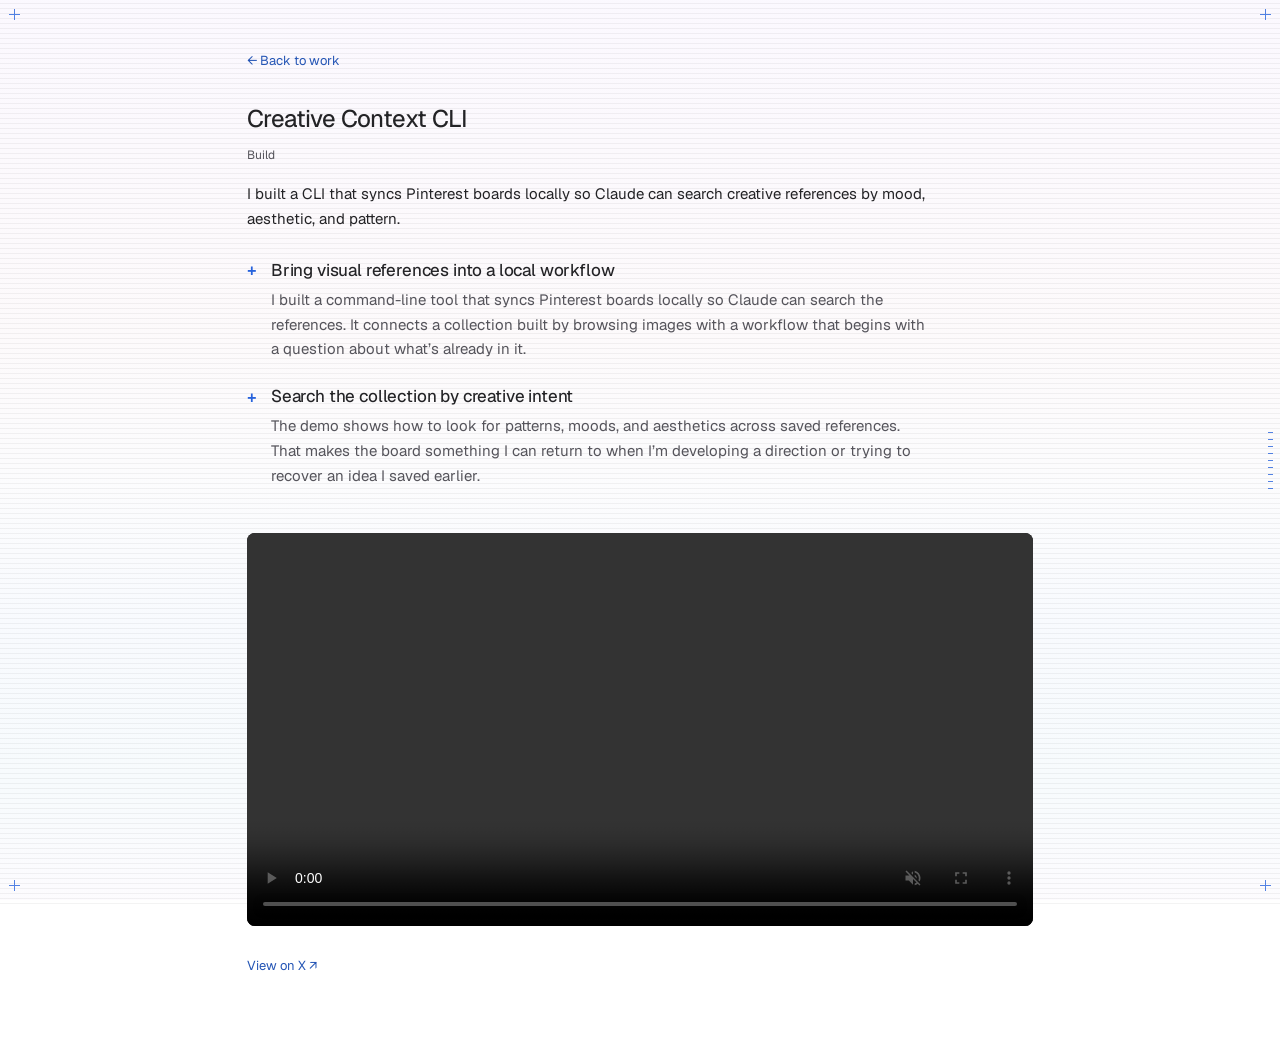
==== creative-context-cli.html @ d5418bb9 "Slightly soften the site scan lines" ====
<!doctype html><html lang="en"><head><meta charset="utf-8"><meta name="viewport" content="width=device-width, initial-scale=1"><base href="./"><title>Creative Context CLI | Tarshaa Krishnaraj</title><link rel="stylesheet" href="style.css?v=softer-scanlines-30"><link rel="icon" href="icon.svg"><script src="projects.js?v=portfolio-quality-9" defer></script><script src="app.js?v=case-notes-14" defer></script></head><body data-project="creative-context-cli"><div class="site-micrographics" aria-hidden="true"><i class="mark"></i><i class="mark"></i><i class="mark"></i><i class="mark"></i><i class="ticks"></i></div><main id="main" class="simple-detail"></main></body></html>
---- style.css ----
@font-face{font-family:Geist;src:url('assets/Geist.woff2') format('woff2');font-weight:100 900;font-display:swap}@font-face{font-family:'Geist Mono';src:url('assets/GeistMono.woff2') format('woff2');font-weight:100 900;font-display:swap}
:root{color-scheme:light;--paper:#f7f7f3;--ink:#242621;--muted:#73766c;--line:#dce0d4;--accent:#557445;--mono:'Geist Mono',monospace;--sans:Geist,Arial,sans-serif}*{box-sizing:border-box}html{scroll-behavior:smooth;scroll-padding-top:24px}body{margin:0;background:var(--paper);color:var(--ink);font-family:var(--sans);font-size:14px;line-height:1.55}body:before{content:'';position:fixed;inset:0;background:repeating-linear-gradient(0deg,transparent,transparent 3px,rgba(69,80,53,.025) 3px,rgba(69,80,53,.025) 4px);pointer-events:none;z-index:-1}a{color:inherit;text-decoration:none}a:hover{text-decoration:underline;text-underline-offset:4px}button,select{font:inherit;color:inherit}button{cursor:pointer}a:focus-visible,button:focus-visible,select:focus-visible,summary:focus-visible{outline:2px solid var(--accent);outline-offset:5px}h1,h2,h3,p{margin:0}h1,h2,h3{font-weight:450}h2{font-size:21px;line-height:1.25;letter-spacing:-.035em}h3{font-size:14px}.skip{position:fixed;top:-100px;left:20px;z-index:10;background:var(--paper);padding:10px}.skip:focus{top:10px}.sidebar{position:fixed;inset:0 auto 0 0;width:245px;padding:32px 26px;display:flex;flex-direction:column;border-right:1px solid var(--line);overflow-y:auto;background:rgba(247,247,243,.94)}.identity{font-size:24px;letter-spacing:-.055em;line-height:1.13;position:relative;display:block;width:max-content}.identity-dot{font-size:14px;color:var(--accent);position:absolute;right:-36px;top:2px}.sidebar-intro{font-size:12px;line-height:1.55;margin:18px 0 38px;color:var(--muted)}.index-heading{font-family:var(--mono);font-size:10px;color:var(--muted);display:flex;justify-content:space-between;gap:8px;margin-bottom:12px}nav{display:grid;gap:6px}nav a{font-size:12px;line-height:1.4;display:flex;gap:10px;padding:4px 0;color:var(--muted);transition:color .15s}nav a span{font-family:var(--mono);font-size:10px;color:#93988c;min-width:15px;padding-top:2px}nav a:hover,nav a[aria-current]{color:var(--ink)}nav a[aria-current] span{color:var(--accent)}.sidebar-bottom{display:grid;gap:5px;font-size:11px;padding-top:30px;margin-top:auto}.mobile-jump{display:none}main{margin-left:245px;padding:31px 34px 24px;max-width:1540px}.intro{padding-bottom:48px;border-bottom:1px solid var(--line);margin-bottom:40px}.intro-top{display:flex;justify-content:space-between;gap:12px;font:10px var(--mono);color:var(--muted);margin-bottom:44px}.intro h1{font-size:clamp(29px,3vw,43px);font-weight:400;letter-spacing:-.05em;line-height:1.13}.intro-copy{display:grid;grid-template-columns:1.15fr 1fr;gap:54px;margin-top:24px;max-width:750px;font-size:13px}.intro-copy p:last-child{color:var(--muted)}.project-section{display:grid;grid-template-columns:minmax(185px,26%) minmax(0,1fr);gap:30px;margin-bottom:86px;scroll-margin-top:25px}.project-number{font:10px var(--mono);color:var(--muted);display:flex;gap:12px;align-items:center;margin-bottom:13px}.project-number span:first-child{color:var(--accent)}.project-copy h2{margin-bottom:13px}.meta{font:10px/1.6 var(--mono);color:var(--muted);margin-bottom:20px}.project-copy .journey{font-size:13px;line-height:1.6;max-width:315px}.focus{font-size:12px;color:var(--accent);margin-top:20px;line-height:1.5}.steps{font-size:10px;padding:14px 0 0;list-style:none;display:grid;gap:4px;color:var(--muted)}.steps li{display:flex;gap:10px}.steps span{font-family:var(--mono);font-size:9px;opacity:.7}.project-links{display:grid;gap:7px;margin-top:22px;font-size:11px}.text-button{padding:0;border:0;background:none;font-size:11px;text-align:left;width:max-content}.text-button:hover{text-decoration:underline;text-underline-offset:4px}.project-links .text-button{color:var(--muted)}.project-notes{margin-top:18px;font-size:11px;color:var(--muted);display:grid;gap:4px}.project-visual .category{font:10px/1.5 var(--mono);color:var(--muted);margin-bottom:14px;min-height:15px}.media-button{display:block;width:100%;padding:0;border:0;text-align:left;background:#050505;overflow:hidden;border-radius:5px}.crop{display:block;width:100%;position:relative;overflow:hidden;background:#050505;aspect-ratio:var(--ratio)}.crop img{position:absolute;width:var(--image-width);max-width:none;left:var(--image-left);top:var(--image-top);height:auto;transition:filter .2s}.media-button:hover img{filter:brightness(1.08)}.visual-caption{display:flex;justify-content:space-between;gap:16px;margin-top:10px;font:9px/1.5 var(--mono);color:var(--muted)}.motion-demo{margin-top:18px;font-size:11px}.motion-demo summary{cursor:pointer;width:max-content;color:var(--accent)}.motion-demo video{width:100%;display:block;margin-top:12px;border-radius:5px;background:#050505;max-height:600px}.standalone-video{width:100%;border-radius:5px;background:#050505;display:block}.about{border-top:1px solid var(--line);padding-top:44px;margin:20px 0 70px;display:grid;grid-template-columns:1fr 1fr;gap:60px;scroll-margin-top:30px}.eyebrow{font:10px var(--mono);color:var(--muted)}.about h2{font-size:27px;margin:20px 0 18px}.about p{font-size:13px;max-width:310px}.background h3{font:10px var(--mono);color:var(--muted);margin-bottom:16px}.background dl{margin:0 0 35px;display:grid;gap:16px}.background dt{font-size:13px}.background dd{margin:2px 0 0;font-size:11px;color:var(--muted)}.background .text-button{margin-top:20px}.contact-links{display:flex;flex-wrap:wrap;gap:18px;margin-top:30px;font-size:11px}footer{border-top:1px solid var(--line);padding:18px 0 0;display:flex;justify-content:space-between;font:10px var(--mono);color:var(--muted)}dialog{padding:20px;max-width:calc(100vw - 40px);width:1300px;max-height:calc(100dvh - 40px);border:1px solid #333;border-radius:6px;background:#050505;color:#eee}dialog::backdrop{background:rgba(18,20,15,.78)}.dialog-bar{display:flex;justify-content:space-between;align-items:center;margin-bottom:14px;gap:14px}.dialog-bar h2{font-size:13px;letter-spacing:0}.dialog-bar button{font-size:12px;border:0;background:transparent;color:#ddd;padding:6px}dialog img{display:block;width:100%;height:auto}dialog a{display:inline-block;font-size:11px;color:#aaa;margin-top:14px}
@media(min-width:1500px){.sidebar{width:285px;padding:36px}main{margin-left:285px;padding:35px 45px}.project-section{grid-template-columns:260px minmax(0,1fr);gap:50px}}
@media(max-width:1050px){.sidebar{width:215px;padding:26px 20px}main{margin-left:215px;padding:28px 24px}.project-section{grid-template-columns:minmax(165px,30%) minmax(0,1fr);gap:20px}.intro-copy{gap:25px}.identity{font-size:22px}}
@media(max-width:760px){html{scroll-padding-top:20px}.sidebar{position:relative;width:100%;padding:22px 22px 18px;overflow:visible;border-right:0;border-bottom:1px solid var(--line);display:grid;grid-template-columns:1fr 1fr;gap:14px}.identity{font-size:21px}.identity br{display:none}.identity-dot{right:-27px}.sidebar-intro{font-size:10px;margin:0;text-align:right}.sidebar-intro br{display:none}.index-heading,nav{display:none}.sidebar-bottom{display:flex;gap:16px;flex-wrap:wrap;padding-top:0;margin:0;font-size:10px;grid-column:1/-1}.sidebar-bottom a:first-child{display:none}.mobile-jump{display:block;grid-column:1/-1;width:100%;padding:9px 10px;border:1px solid var(--line);border-radius:3px;background:var(--paper);font-size:11px}main{margin-left:0;padding:24px 22px}.intro{padding-bottom:32px;margin-bottom:30px}.intro-top{margin-bottom:28px;font-size:9px}.intro h1{font-size:32px}.intro-copy{grid-template-columns:1fr;gap:12px;margin-top:20px;max-width:430px;font-size:12px}.project-section{display:flex;flex-direction:column;gap:22px;margin-bottom:58px}.project-copy .journey{max-width:100%;font-size:13px}.project-copy h2{font-size:23px}.meta{margin-bottom:15px}.focus{margin-top:12px}.steps{padding-top:10px}.project-links{margin-top:14px;display:flex;flex-wrap:wrap;gap:10px 20px}.project-notes{margin-top:12px}.project-visual .category{font-size:9px}.about{grid-template-columns:1fr;gap:35px;padding-top:32px;margin-bottom:50px}.about h2{font-size:25px}.about p{max-width:100%}dialog{padding:12px;max-width:calc(100vw - 16px);max-height:calc(100dvh - 16px)}}
@media(prefers-reduced-motion:reduce){html{scroll-behavior:auto}*{transition:none!important}}

/* Reference layout: fixed index, concise description, large project image. */
:root{--paper:#fff;--ink:#171717;--muted:#171717;--line:#ececec}
body{font-size:13px;background:#fff}body:before{display:none}
.sidebar{width:25%;padding:20px;border:0;background:#fff;display:block}
.reference-intro{font-size:13px;line-height:1.4;margin-bottom:46px}.reference-intro a:hover{text-decoration:underline}
nav{gap:0}nav a{font-size:13px;line-height:1.25;padding:1px 0;gap:4px;color:var(--ink)}nav a span{font:inherit;color:inherit;min-width:0;padding:0}
.sidebar-bottom{padding-top:32px;margin:0;gap:0;font-size:13px}
main{margin-left:25%;padding:20px;max-width:none}
.project-section{grid-template-columns:32% minmax(0,1fr);gap:20px;margin-bottom:74px}
.project-copy h2{font-size:13px;line-height:1.35;letter-spacing:0;margin-bottom:16px;font-weight:400}
.project-copy .journey{font-size:13px;line-height:1.25;max-width:100%}
.project-links{margin-top:16px;gap:4px;font-size:13px}.project-links .text-button{color:var(--ink);font-size:13px}
.project-visual .category{font:13px/1.35 var(--sans);color:var(--ink);margin-bottom:16px}
.media-button,.standalone-video{border-radius:10px}.text-button{font-size:13px}
.about{margin-top:0;padding-top:25px}.about h2{font-size:20px}.about .eyebrow{display:none}
@media(min-width:1500px){.sidebar{width:25%;padding:20px}main{margin-left:25%;padding:20px}.project-section{grid-template-columns:32% minmax(0,1fr);gap:20px}}
@media(max-width:1050px) and (min-width:761px){.sidebar{width:25%;padding:20px}main{margin-left:25%;padding:20px}.project-section{grid-template-columns:32% minmax(0,1fr);gap:20px}}
@media(max-width:760px){.sidebar{position:relative;width:100%;padding:20px;display:block}.reference-intro{margin-bottom:20px}.sidebar-bottom{display:flex;padding-top:16px;gap:16px}.sidebar-bottom a:first-child{display:block}main{margin:0;padding:20px}.mobile-jump{margin-top:15px;background:#fff}.project-section{display:flex;gap:24px;margin-bottom:55px}.project-copy h2{font-size:15px}.project-copy .journey{font-size:13px}.project-links{display:flex;gap:16px}.project-visual .category{font-size:12px}}

:root{--accent:#171717}#slide-links{font-size:11px;color:#aaa}

/* Dark treatment drawn from the main portfolio. */
:root{color-scheme:dark;--paper:#08080d;--ink:#e0e0e5;--muted:#b5b5bf;--line:#34343d;--accent:#99c9ff}
body{background-color:#08080d;--full-portfolio-gradient:linear-gradient(to bottom,rgba(193,157,236,.14) 0%,rgba(153,85,240,.17) 20%,rgba(111,0,35,.16) 37%,rgba(9,12,55,.16) 52%,rgba(92,5,34,.14) 64%,rgba(39,99,220,.18) 67%,rgba(193,151,245,.20) 67.3%,rgba(52,11,44,.12) 71%,rgba(0,124,189,.16) 84%,rgba(169,121,225,.15) 100%);background-image:var(--full-portfolio-gradient);background-attachment:fixed;background-repeat:no-repeat;color:var(--ink)}
body:before{display:block;z-index:0;background:repeating-linear-gradient(to bottom,transparent 0,transparent 4px,rgba(255,255,255,.035) 4px,rgba(255,255,255,.035) 5px)}
.sidebar{background:transparent;z-index:2}main{position:relative;z-index:1}
.project-links .text-button,.project-links a,.motion-demo summary{color:#99c9ff}
.project-links .text-button:hover,.project-links a:hover,.motion-demo summary:hover{color:#cce4ff}
nav a,nav a span,.project-visual .category{color:var(--muted)}nav a:hover,nav a[aria-current]{color:#fff}
.mobile-jump{background:#15131e;color:var(--ink);border-color:var(--line)}
.site-micrographics{position:fixed;inset:0;pointer-events:none;z-index:3;color:#b9d9ff;opacity:.55}
.site-micrographics .mark{position:absolute;width:13px;height:13px;background:linear-gradient(currentColor,currentColor) center/1px 11px no-repeat,linear-gradient(currentColor,currentColor) center/11px 1px no-repeat}
.site-micrographics .mark:nth-child(1){top:8px;left:8px}.site-micrographics .mark:nth-child(2){top:8px;right:8px}.site-micrographics .mark:nth-child(3){bottom:8px;left:8px}.site-micrographics .mark:nth-child(4){bottom:8px;right:8px}
.site-micrographics .ticks{position:absolute;top:48%;right:7px;width:5px;height:57px;background:repeating-linear-gradient(to bottom,currentColor 0,currentColor 1px,transparent 1px,transparent 7px)}
.project-visual .category:after{content:'';display:inline-block;margin-left:12px;width:17px;height:7px;background:repeating-linear-gradient(to right,#99c9ff 0,#99c9ff 1px,transparent 1px,transparent 4px);opacity:.6;vertical-align:middle}
@media(max-width:760px){.sidebar{background:transparent}.mobile-jump{background:#15131e}.site-micrographics .ticks{display:none}}

/* A gentle oscillation of one scan-line interval. */
body::before{
  inset:-6px 0;
  animation:scan-line-breathe 6s ease-in-out infinite alternate;
  will-change:transform;
}
@keyframes scan-line-breathe{
  from{transform:translateY(-1.5px);opacity:.88}
  to{transform:translateY(1.5px);opacity:1}
}
@media(prefers-reduced-motion:reduce){
  body::before{animation:none;transform:none;will-change:auto}
}

/* More breathing room at the top of the page. */
.sidebar{padding-top:40px}
main{padding-top:40px}
@media(min-width:1500px){.sidebar,main{padding-top:40px}}
@media(max-width:1050px) and (min-width:761px){.sidebar,main{padding-top:40px}}
@media(max-width:760px){.sidebar{padding-top:36px}main{padding-top:28px}}
/* Simple project pages and media at its natural aspect ratio. */
.uncropped-image,.uncropped-video{display:block;width:100%;height:auto;max-width:100%;object-fit:contain;border-radius:8px;background:#050505}
.media-link{display:block;overflow:visible;border-radius:8px}.project-copy h2 a{color:inherit}.motion-toggle{border:0;background:none;color:#99c9ff;font-size:11px;padding:0;margin-top:10px}
.lab-sidebar{margin-top:26px}.lab-sidebar h2{font-size:13px;letter-spacing:0;margin-bottom:9px}.lab-heading{font-size:16px;margin:10px 0 35px;letter-spacing:0}
main.simple-detail{width:min(850px,100%);margin:0 auto;padding:50px 32px 70px}.detail-back{display:inline-block;color:#99c9ff;font-size:12px;margin-bottom:32px}.simple-detail h1{font-size:23px;line-height:1.35;margin-bottom:10px;letter-spacing:-.025em}.detail-meta{font-size:11px;color:var(--muted);margin-bottom:18px}.detail-description{font-size:14px;line-height:1.65;max-width:680px;margin-bottom:28px}.detail-media{display:grid;gap:26px}.detail-media p{font-size:14px;line-height:1.6}.detail-links{display:grid;gap:9px;margin-top:30px;font-size:12px;color:#99c9ff}.detail-objects{display:grid;gap:14px;margin-top:24px}.detail-objects small{color:var(--muted)}
@media(max-width:760px){main.simple-detail{padding:36px 22px}.lab-sidebar{display:none}}
.mobile-menu-toggle{display:none}
dialog.mobile-menu{inset:0 0 0 auto;margin:0;width:min(340px,88vw);max-width:none;height:100dvh;max-height:none;border:0;border-left:1px solid #34343d;border-radius:0;padding:26px 24px;background:#14111d;color:#e0e0e5;overflow-y:auto}
.mobile-menu::backdrop{background:rgba(0,0,0,.6)}.mobile-menu-bar{display:flex;align-items:center;justify-content:space-between;margin-bottom:28px;font-size:12px;color:#b5b5bf}.mobile-menu-close{background:none;border:0;font-size:29px;line-height:1;color:#e0e0e5;padding:4px 8px}.mobile-menu h2{font-size:13px;margin:24px 0 12px;letter-spacing:0}.mobile-menu nav{display:grid;gap:10px}.mobile-menu nav a{font-size:13px;line-height:1.4}.mobile-menu-contacts{display:grid;gap:14px;margin-top:30px;padding-top:24px;border-top:1px solid #34343d;font-size:13px}
@media(max-width:760px){.sidebar{padding-right:70px}.reference-intro{margin-bottom:0}.sidebar>.sidebar-bottom,.sidebar>.lab-sidebar,.sidebar>.mobile-jump{display:none}.mobile-menu-toggle{display:block;position:absolute;right:20px;top:32px;width:36px;height:36px;padding:0;border:0;background:none;color:#b9d9ff;font-size:30px;line-height:36px;cursor:pointer}main{padding-top:22px}}

.asset-gallery{display:grid;gap:20px}.asset-window{position:relative;aspect-ratio:var(--asset-ratio);overflow:hidden;background:#000;border-radius:8px}.asset-window img{position:absolute;width:var(--asset-width);max-width:none;height:auto;left:var(--asset-left);top:var(--asset-top)}.medal-assets{grid-template-columns:1fr 1.15fr;align-items:start}.medal-assets .asset-window:first-child{grid-row:span 2}.detail-media .medal-assets{gap:25px}@media(max-width:500px){.medal-assets{grid-template-columns:1fr}.medal-assets .asset-window:first-child{grid-row:auto;max-width:310px;width:100%;justify-self:center}}

/* Keep the original compact presentation footprint, without deck writing. */
.asset-gallery {
  display: flex;
  align-items: center;
  justify-content: center;
  gap: 18px;
  width: 100%;
  aspect-ratio: 16 / 9;
  padding: 18px;
  overflow: hidden;
  background: #000;
  border-radius: 10px;
}
.asset-gallery .asset-window {
  flex: 1 1 0;
  width: auto;
  max-width: 100%;
  max-height: 100%;
  border-radius: 4px;
}
.medal-assets .asset-window:first-child {
  flex: 0 0 26%;
  width: 26%;
  grid-row: auto;
}
.medal-assets .asset-window:nth-child(2) { flex: 0 0 38%; }
.medal-assets .asset-window:nth-child(3) { flex: 0 0 24%; }
.detail-media .asset-gallery { gap: 18px; }
@media (max-width: 500px) {
  .asset-gallery { padding: 10px; gap: 8px; }
  .medal-assets .asset-window:first-child {
    width: 26%;
    max-width: none;
    flex: 0 0 26%;
  }
  .detail-media .asset-gallery { gap: 8px; }
}

.asset-gallery { container-type: size; }
.asset-gallery .asset-window {
  flex: 0 1 auto;
  width: min(100%, calc((100cqh - 36px) * var(--asset-ratio)));
  height: auto;
}
.asset-gallery:has(.asset-window:nth-child(2)) .asset-window {
  max-width: 38%;
}
@media (max-width: 500px) {
  .asset-gallery .asset-window {
    width: min(100%, calc((100cqh - 20px) * var(--asset-ratio)));
  }
}

/* Light portfolio theme. Media retains its own framing. */
:root {
  color-scheme: light;
  --paper: #fff;
  --ink: #232326;
  --muted: #55545b;
  --line: #d6d5da;
  --accent: #2455b5;
  --micro-blue: #2763dc;
}
body {
  background-color: var(--paper);
  background-image: linear-gradient(180deg, rgba(153, 85, 240, .038) 0%, rgba(170, 68, 114, .028) 37%, rgba(91, 97, 166, .018) 54%, rgba(39, 99, 220, .033) 69%, rgba(0, 124, 189, .033) 87%, rgba(169, 121, 225, .026) 100%);
  color: var(--ink);
}
body::before {
  background: repeating-linear-gradient(to bottom, transparent 0 4px, rgba(0, 0, 0, .047) 4px 5px);
}
:root nav a[data-project-nav] {
  width: fit-content;
  max-width: calc(100% + 10px);
  margin-inline-start: -5px;
  padding-inline: 5px;
  transition: none;
}
:root nav a[data-project-nav] span { color: var(--accent); }
:root nav a[data-project-nav]:is(:hover, :focus-visible, [aria-current="location"]) {
  background: #000;
  color: #fff;
  text-decoration: none;
}
:root nav a[data-project-nav]:is(:hover, :focus-visible, [aria-current="location"]) span {
  color: inherit;
}
:root .project-links a,
:root .project-links .text-button,
:root .motion-demo summary,
:root .motion-toggle,
:root .detail-back,
:root .detail-links,
:root .eval-figure figcaption a,
:root .model-context a,
:root #slide-links { color: var(--accent); }
:root .project-links a:hover,
:root .project-links .text-button:hover,
:root .motion-demo summary:hover { color: #000; }
:root nav a:hover, :root nav a[aria-current] { color: var(--ink); }
:root .site-micrographics, :root .mobile-menu-toggle { color: var(--micro-blue); }
:root .site-micrographics { opacity: .8; }
.project-visual .category::after {
  background: repeating-linear-gradient(to right, var(--micro-blue) 0 1px, transparent 1px 4px);
  opacity: .85;
}
:root .mobile-jump, :root dialog.mobile-menu, :root #slide-dialog {
  background: var(--paper);
  border-color: var(--line);
  color: var(--ink);
}
:root .mobile-menu-bar { color: var(--muted); }
:root .mobile-menu-close, :root #close-dialog { color: var(--ink); }
:root .mobile-menu-contacts { border-color: var(--line); }

/* A small type lift on the index and project pages. */
body, .reference-intro, nav a, .sidebar-bottom, .lab-sidebar h2,
.project-copy h2, .project-copy .journey, .project-links,
.project-links .text-button, .project-visual .category, .about p,
.background dt, .mobile-menu nav a, .mobile-menu h2, .mobile-menu-contacts {
  font-size: 14px;
}
.background dd, .contact-links, #slide-links { font-size: 12px; }
.background h3 { font-size: 11px; }
.about h2 { font-size: 21px; }
.lab-heading { font-size: 17px; }
.mobile-menu-bar, .detail-back, .detail-links { font-size: 13px; }
.detail-meta { font-size: 12px; }
.simple-detail h1 { font-size: 24px; }
.detail-description, .detail-media p, .simple-detail .case-note p,
.simple-detail .mcp-design figcaption p, .simple-detail .model-context p {
  font-size: 15px;
}
.simple-detail .case-note h2, .simple-detail .mcp-design figcaption h2 { font-size: 17px; }
.simple-detail .custom-design figcaption h2 { font-size: 16px; }
.simple-detail .custom-design figcaption p, .simple-detail .eval-intro { font-size: 14px; }
.simple-detail .detail-design figcaption { font-size: 13px; }
.simple-detail .eval-graphs h2 { font-size: 20px; }
.simple-detail .model-context h2 { font-size: 19px; }
.simple-detail .eval-figure figcaption { font-size: 12px; }

@media (max-width: 760px) {
  .project-copy h2 { font-size: 16px; }
  .project-visual .category { font-size: 13px; }
}

/* A soft lavender strip sweeps upward through the scan lines. */
body::after {
  content: "";
  position: fixed;
  z-index: 0;
  inset: 100% 0 auto;
  height: clamp(48px, 9vh, 90px);
  pointer-events: none;
  background: linear-gradient(to bottom, transparent, rgba(169, 132, 232, .24) 50%, transparent);
  opacity: 0;
  animation: lavender-sweep 4s linear infinite;
}
@keyframes lavender-sweep {
  0% { transform: translateY(0); opacity: 0; }
  10%, 82% { opacity: .8; }
  95%, 100% { transform: translateY(calc(-100vh - 100%)); opacity: 0; }
}
@media (prefers-reduced-motion: reduce) {
  body::after { display: none; animation: none; }
}
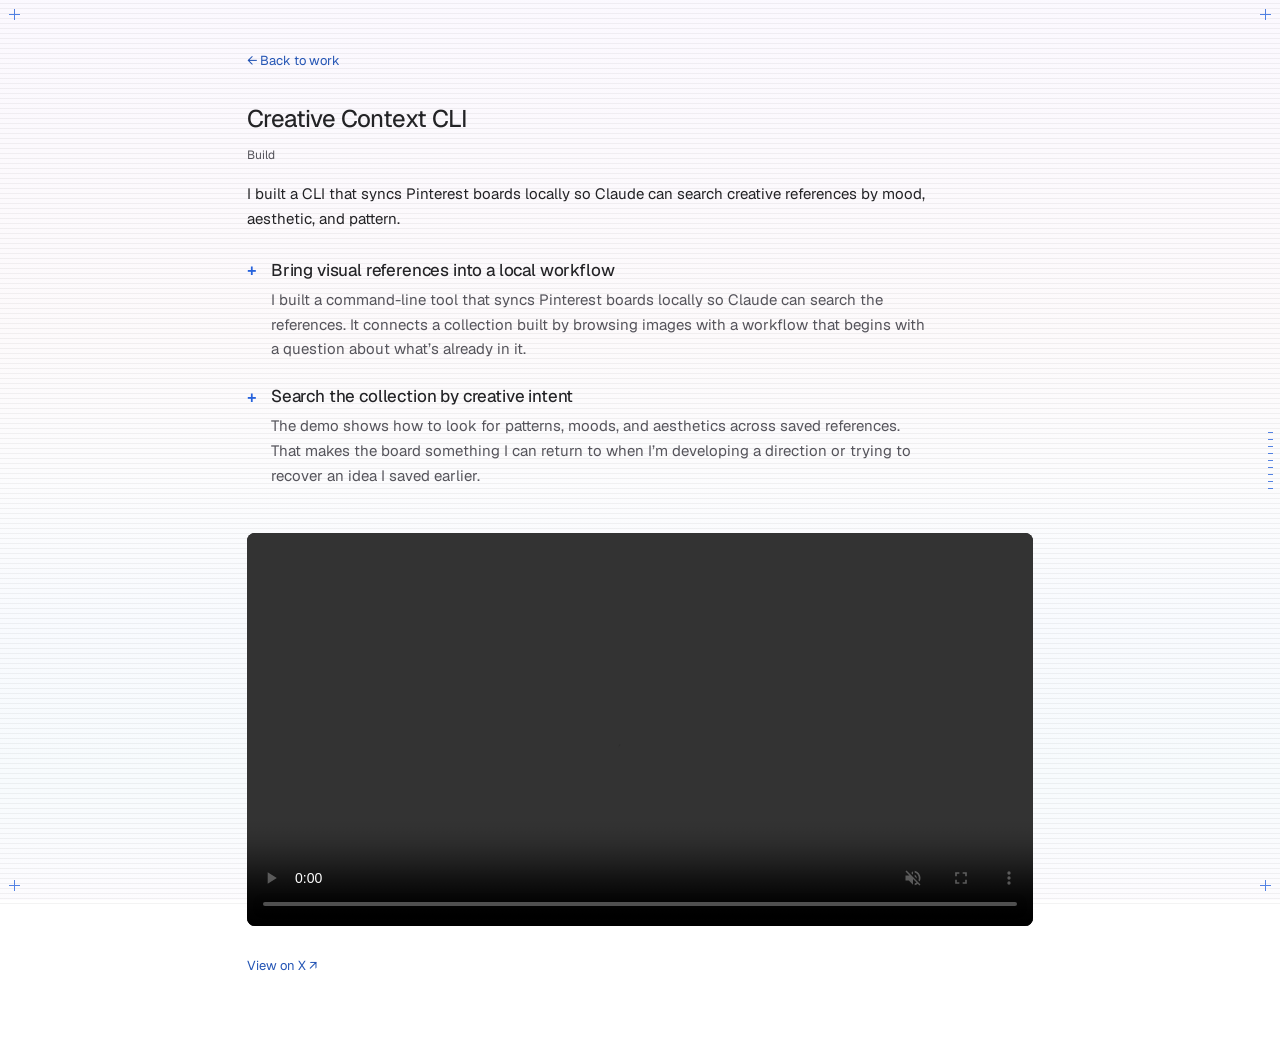
==== commit 77856f6c: "Refresh cleaned eval animations, arrange detail graphs horizontally, and simplify landing cover" ====
--- a/creative-context-cli.html
+++ b/creative-context-cli.html
@@ -1 +1 @@
-<!doctype html><html lang="en"><head><meta charset="utf-8"><meta name="viewport" content="width=device-width, initial-scale=1"><base href="./"><title>Creative Context CLI | Tarshaa Krishnaraj</title><link rel="stylesheet" href="style.css?v=softer-scanlines-30"><link rel="icon" href="icon.svg"><script src="projects.js?v=portfolio-quality-9" defer></script><script src="app.js?v=case-notes-14" defer></script></head><body data-project="creative-context-cli"><div class="site-micrographics" aria-hidden="true"><i class="mark"></i><i class="mark"></i><i class="mark"></i><i class="mark"></i><i class="ticks"></i></div><main id="main" class="simple-detail"></main></body></html>+<!doctype html><html lang="en"><head><meta charset="utf-8"><meta name="viewport" content="width=device-width, initial-scale=1"><base href="./"><title>Creative Context CLI | Tarshaa Krishnaraj</title><link rel="stylesheet" href="style.css?v=softer-scanlines-30"><link rel="icon" href="icon.svg"><script src="projects.js?v=portfolio-quality-9" defer></script><script src="app.js?v=model-eval-loops-32" defer></script></head><body data-project="creative-context-cli"><div class="site-micrographics" aria-hidden="true"><i class="mark"></i><i class="mark"></i><i class="mark"></i><i class="mark"></i><i class="ticks"></i></div><main id="main" class="simple-detail"></main></body></html>
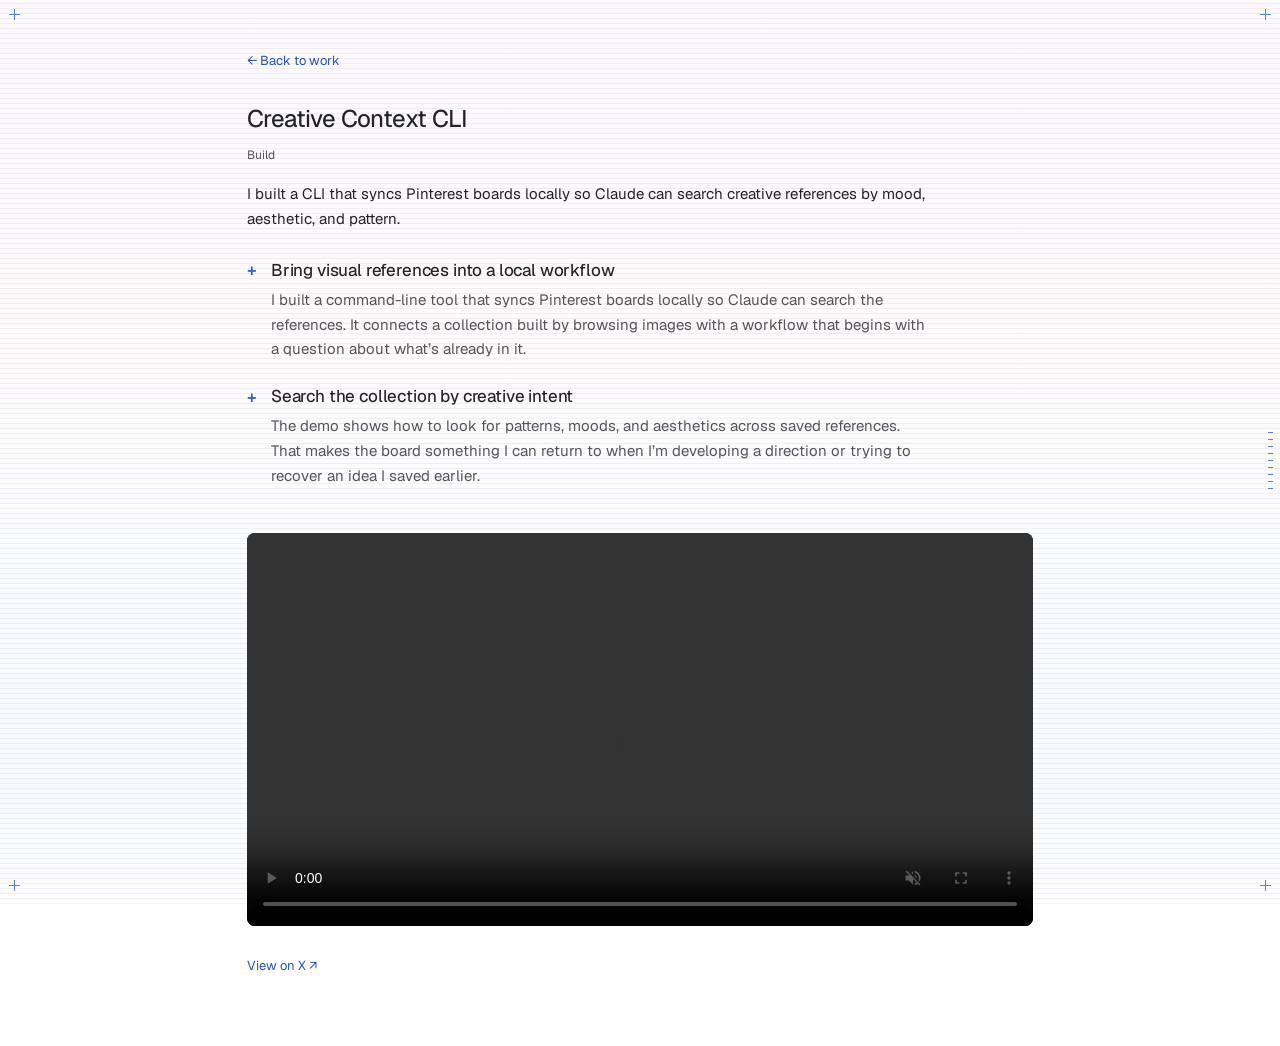
==== commit a703e0b9: "Remove Fauna cover panel and soften the lavender sweep" ====
--- a/creative-context-cli.html
+++ b/creative-context-cli.html
@@ -1 +1 @@
-<!doctype html><html lang="en"><head><meta charset="utf-8"><meta name="viewport" content="width=device-width, initial-scale=1"><base href="./"><title>Creative Context CLI | Tarshaa Krishnaraj</title><link rel="stylesheet" href="style.css?v=softer-scanlines-30"><link rel="icon" href="icon.svg"><script src="projects.js?v=portfolio-quality-9" defer></script><script src="app.js?v=model-eval-loops-32" defer></script></head><body data-project="creative-context-cli"><div class="site-micrographics" aria-hidden="true"><i class="mark"></i><i class="mark"></i><i class="mark"></i><i class="mark"></i><i class="ticks"></i></div><main id="main" class="simple-detail"></main></body></html>+<!doctype html><html lang="en"><head><meta charset="utf-8"><meta name="viewport" content="width=device-width, initial-scale=1"><base href="./"><title>Creative Context CLI | Tarshaa Krishnaraj</title><link rel="stylesheet" href="style.css?v=subtle-covers-33"><link rel="icon" href="icon.svg"><script src="projects.js?v=portfolio-quality-9" defer></script><script src="app.js?v=model-eval-loops-32" defer></script></head><body data-project="creative-context-cli"><div class="site-micrographics" aria-hidden="true"><i class="mark"></i><i class="mark"></i><i class="mark"></i><i class="mark"></i><i class="ticks"></i></div><main id="main" class="simple-detail"></main></body></html>
--- a/style.css
+++ b/style.css
@@ -235,7 +235,7 @@
 }
 @keyframes lavender-sweep {
   0% { transform: translateY(0); opacity: 0; }
-  10%, 82% { opacity: .8; }
+  10%, 82% { opacity: .55; }
   95%, 100% { transform: translateY(calc(-100vh - 100%)); opacity: 0; }
 }
 @media (prefers-reduced-motion: reduce) {
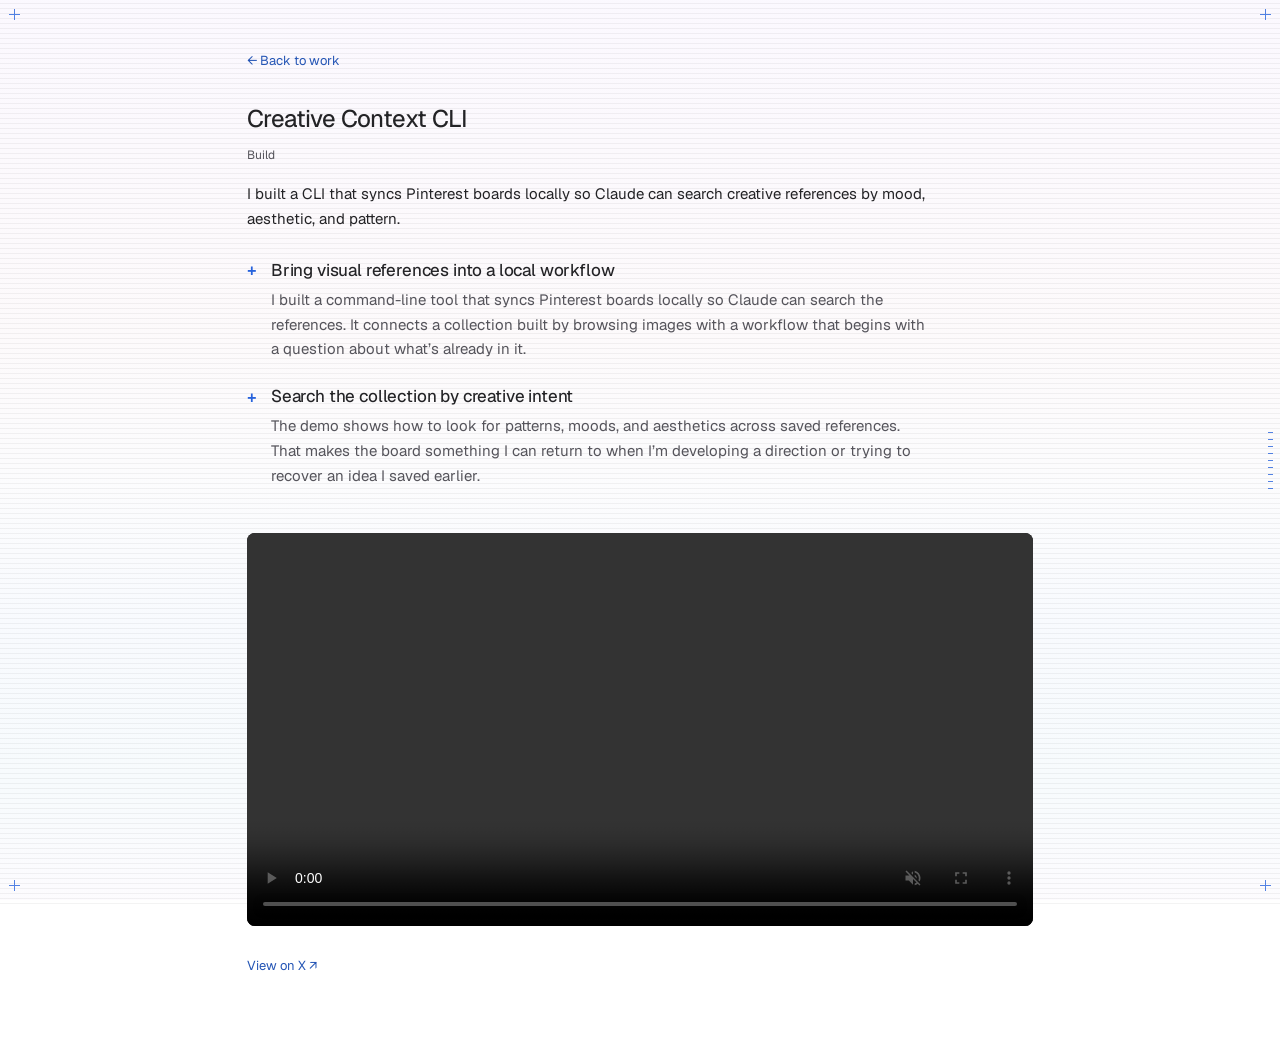
==== commit f1db2faf: "Remove the moving lavender background strip across the website" ====
--- a/creative-context-cli.html
+++ b/creative-context-cli.html
@@ -1 +1 @@
-<!doctype html><html lang="en"><head><meta charset="utf-8"><meta name="viewport" content="width=device-width, initial-scale=1"><base href="./"><title>Creative Context CLI | Tarshaa Krishnaraj</title><link rel="stylesheet" href="style.css?v=subtle-covers-33"><link rel="icon" href="icon.svg"><script src="projects.js?v=portfolio-quality-9" defer></script><script src="app.js?v=model-eval-loops-32" defer></script></head><body data-project="creative-context-cli"><div class="site-micrographics" aria-hidden="true"><i class="mark"></i><i class="mark"></i><i class="mark"></i><i class="mark"></i><i class="ticks"></i></div><main id="main" class="simple-detail"></main></body></html>+<!doctype html><html lang="en"><head><meta charset="utf-8"><meta name="viewport" content="width=device-width, initial-scale=1"><base href="./"><title>Creative Context CLI | Tarshaa Krishnaraj</title><link rel="stylesheet" href="style.css?v=no-purple-sweep-35"><link rel="icon" href="icon.svg"><script src="projects.js?v=portfolio-quality-9" defer></script><script src="app.js?v=model-eval-loops-32" defer></script></head><body data-project="creative-context-cli"><div class="site-micrographics" aria-hidden="true"><i class="mark"></i><i class="mark"></i><i class="mark"></i><i class="mark"></i><i class="ticks"></i></div><main id="main" class="simple-detail"></main></body></html>
--- a/style.css
+++ b/style.css
@@ -220,24 +220,3 @@
   .project-copy h2 { font-size: 16px; }
   .project-visual .category { font-size: 13px; }
 }
-
-/* A soft lavender strip sweeps upward through the scan lines. */
-body::after {
-  content: "";
-  position: fixed;
-  z-index: 0;
-  inset: 100% 0 auto;
-  height: clamp(48px, 9vh, 90px);
-  pointer-events: none;
-  background: linear-gradient(to bottom, transparent, rgba(169, 132, 232, .24) 50%, transparent);
-  opacity: 0;
-  animation: lavender-sweep 4s linear infinite;
-}
-@keyframes lavender-sweep {
-  0% { transform: translateY(0); opacity: 0; }
-  10%, 82% { opacity: .55; }
-  95%, 100% { transform: translateY(calc(-100vh - 100%)); opacity: 0; }
-}
-@media (prefers-reduced-motion: reduce) {
-  body::after { display: none; animation: none; }
-}
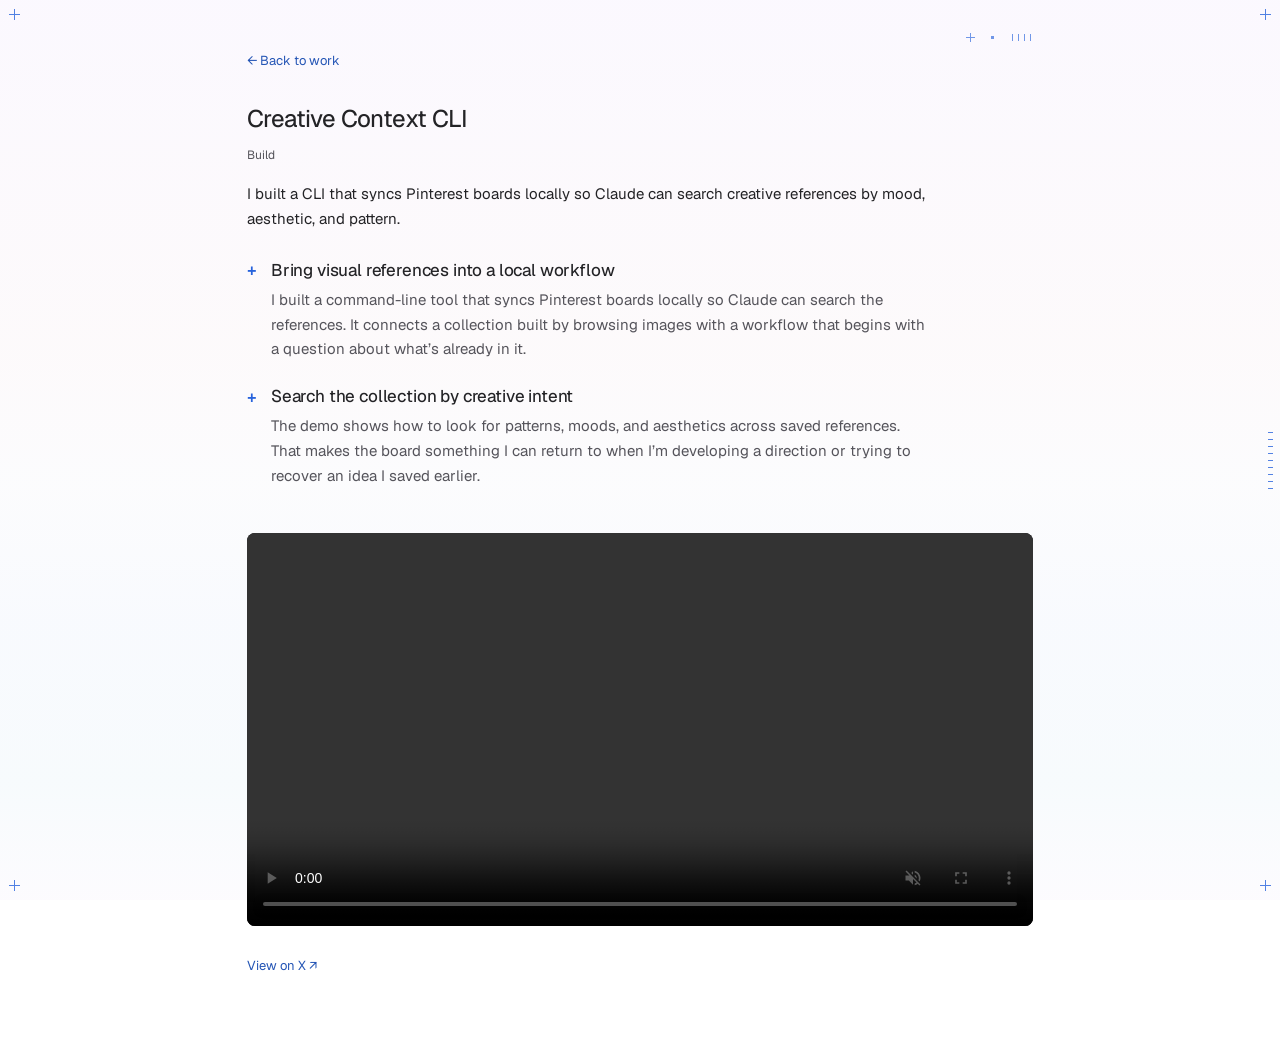
==== commit a7efbc7b: "Remove background scan lines and add subtle blue registration marks" ====
--- a/creative-context-cli.html
+++ b/creative-context-cli.html
@@ -1 +1 @@
-<!doctype html><html lang="en"><head><meta charset="utf-8"><meta name="viewport" content="width=device-width, initial-scale=1"><base href="./"><title>Creative Context CLI | Tarshaa Krishnaraj</title><link rel="stylesheet" href="style.css?v=no-purple-sweep-35"><link rel="icon" href="icon.svg"><script src="projects.js?v=portfolio-quality-9" defer></script><script src="app.js?v=model-eval-loops-32" defer></script></head><body data-project="creative-context-cli"><div class="site-micrographics" aria-hidden="true"><i class="mark"></i><i class="mark"></i><i class="mark"></i><i class="mark"></i><i class="ticks"></i></div><main id="main" class="simple-detail"></main></body></html>+<!doctype html><html lang="en"><head><meta charset="utf-8"><meta name="viewport" content="width=device-width, initial-scale=1"><base href="./"><title>Creative Context CLI | Tarshaa Krishnaraj</title><link rel="stylesheet" href="style.css?v=clean-micrographics-36"><link rel="icon" href="icon.svg"><script src="projects.js?v=portfolio-quality-9" defer></script><script src="app.js?v=model-eval-loops-32" defer></script></head><body data-project="creative-context-cli"><div class="site-micrographics" aria-hidden="true"><i class="mark"></i><i class="mark"></i><i class="mark"></i><i class="mark"></i><i class="ticks"></i></div><main id="main" class="simple-detail"></main></body></html>
--- a/style.css
+++ b/style.css
@@ -1,5 +1,5 @@
 @font-face{font-family:Geist;src:url('assets/Geist.woff2') format('woff2');font-weight:100 900;font-display:swap}@font-face{font-family:'Geist Mono';src:url('assets/GeistMono.woff2') format('woff2');font-weight:100 900;font-display:swap}
-:root{color-scheme:light;--paper:#f7f7f3;--ink:#242621;--muted:#73766c;--line:#dce0d4;--accent:#557445;--mono:'Geist Mono',monospace;--sans:Geist,Arial,sans-serif}*{box-sizing:border-box}html{scroll-behavior:smooth;scroll-padding-top:24px}body{margin:0;background:var(--paper);color:var(--ink);font-family:var(--sans);font-size:14px;line-height:1.55}body:before{content:'';position:fixed;inset:0;background:repeating-linear-gradient(0deg,transparent,transparent 3px,rgba(69,80,53,.025) 3px,rgba(69,80,53,.025) 4px);pointer-events:none;z-index:-1}a{color:inherit;text-decoration:none}a:hover{text-decoration:underline;text-underline-offset:4px}button,select{font:inherit;color:inherit}button{cursor:pointer}a:focus-visible,button:focus-visible,select:focus-visible,summary:focus-visible{outline:2px solid var(--accent);outline-offset:5px}h1,h2,h3,p{margin:0}h1,h2,h3{font-weight:450}h2{font-size:21px;line-height:1.25;letter-spacing:-.035em}h3{font-size:14px}.skip{position:fixed;top:-100px;left:20px;z-index:10;background:var(--paper);padding:10px}.skip:focus{top:10px}.sidebar{position:fixed;inset:0 auto 0 0;width:245px;padding:32px 26px;display:flex;flex-direction:column;border-right:1px solid var(--line);overflow-y:auto;background:rgba(247,247,243,.94)}.identity{font-size:24px;letter-spacing:-.055em;line-height:1.13;position:relative;display:block;width:max-content}.identity-dot{font-size:14px;color:var(--accent);position:absolute;right:-36px;top:2px}.sidebar-intro{font-size:12px;line-height:1.55;margin:18px 0 38px;color:var(--muted)}.index-heading{font-family:var(--mono);font-size:10px;color:var(--muted);display:flex;justify-content:space-between;gap:8px;margin-bottom:12px}nav{display:grid;gap:6px}nav a{font-size:12px;line-height:1.4;display:flex;gap:10px;padding:4px 0;color:var(--muted);transition:color .15s}nav a span{font-family:var(--mono);font-size:10px;color:#93988c;min-width:15px;padding-top:2px}nav a:hover,nav a[aria-current]{color:var(--ink)}nav a[aria-current] span{color:var(--accent)}.sidebar-bottom{display:grid;gap:5px;font-size:11px;padding-top:30px;margin-top:auto}.mobile-jump{display:none}main{margin-left:245px;padding:31px 34px 24px;max-width:1540px}.intro{padding-bottom:48px;border-bottom:1px solid var(--line);margin-bottom:40px}.intro-top{display:flex;justify-content:space-between;gap:12px;font:10px var(--mono);color:var(--muted);margin-bottom:44px}.intro h1{font-size:clamp(29px,3vw,43px);font-weight:400;letter-spacing:-.05em;line-height:1.13}.intro-copy{display:grid;grid-template-columns:1.15fr 1fr;gap:54px;margin-top:24px;max-width:750px;font-size:13px}.intro-copy p:last-child{color:var(--muted)}.project-section{display:grid;grid-template-columns:minmax(185px,26%) minmax(0,1fr);gap:30px;margin-bottom:86px;scroll-margin-top:25px}.project-number{font:10px var(--mono);color:var(--muted);display:flex;gap:12px;align-items:center;margin-bottom:13px}.project-number span:first-child{color:var(--accent)}.project-copy h2{margin-bottom:13px}.meta{font:10px/1.6 var(--mono);color:var(--muted);margin-bottom:20px}.project-copy .journey{font-size:13px;line-height:1.6;max-width:315px}.focus{font-size:12px;color:var(--accent);margin-top:20px;line-height:1.5}.steps{font-size:10px;padding:14px 0 0;list-style:none;display:grid;gap:4px;color:var(--muted)}.steps li{display:flex;gap:10px}.steps span{font-family:var(--mono);font-size:9px;opacity:.7}.project-links{display:grid;gap:7px;margin-top:22px;font-size:11px}.text-button{padding:0;border:0;background:none;font-size:11px;text-align:left;width:max-content}.text-button:hover{text-decoration:underline;text-underline-offset:4px}.project-links .text-button{color:var(--muted)}.project-notes{margin-top:18px;font-size:11px;color:var(--muted);display:grid;gap:4px}.project-visual .category{font:10px/1.5 var(--mono);color:var(--muted);margin-bottom:14px;min-height:15px}.media-button{display:block;width:100%;padding:0;border:0;text-align:left;background:#050505;overflow:hidden;border-radius:5px}.crop{display:block;width:100%;position:relative;overflow:hidden;background:#050505;aspect-ratio:var(--ratio)}.crop img{position:absolute;width:var(--image-width);max-width:none;left:var(--image-left);top:var(--image-top);height:auto;transition:filter .2s}.media-button:hover img{filter:brightness(1.08)}.visual-caption{display:flex;justify-content:space-between;gap:16px;margin-top:10px;font:9px/1.5 var(--mono);color:var(--muted)}.motion-demo{margin-top:18px;font-size:11px}.motion-demo summary{cursor:pointer;width:max-content;color:var(--accent)}.motion-demo video{width:100%;display:block;margin-top:12px;border-radius:5px;background:#050505;max-height:600px}.standalone-video{width:100%;border-radius:5px;background:#050505;display:block}.about{border-top:1px solid var(--line);padding-top:44px;margin:20px 0 70px;display:grid;grid-template-columns:1fr 1fr;gap:60px;scroll-margin-top:30px}.eyebrow{font:10px var(--mono);color:var(--muted)}.about h2{font-size:27px;margin:20px 0 18px}.about p{font-size:13px;max-width:310px}.background h3{font:10px var(--mono);color:var(--muted);margin-bottom:16px}.background dl{margin:0 0 35px;display:grid;gap:16px}.background dt{font-size:13px}.background dd{margin:2px 0 0;font-size:11px;color:var(--muted)}.background .text-button{margin-top:20px}.contact-links{display:flex;flex-wrap:wrap;gap:18px;margin-top:30px;font-size:11px}footer{border-top:1px solid var(--line);padding:18px 0 0;display:flex;justify-content:space-between;font:10px var(--mono);color:var(--muted)}dialog{padding:20px;max-width:calc(100vw - 40px);width:1300px;max-height:calc(100dvh - 40px);border:1px solid #333;border-radius:6px;background:#050505;color:#eee}dialog::backdrop{background:rgba(18,20,15,.78)}.dialog-bar{display:flex;justify-content:space-between;align-items:center;margin-bottom:14px;gap:14px}.dialog-bar h2{font-size:13px;letter-spacing:0}.dialog-bar button{font-size:12px;border:0;background:transparent;color:#ddd;padding:6px}dialog img{display:block;width:100%;height:auto}dialog a{display:inline-block;font-size:11px;color:#aaa;margin-top:14px}
+:root{color-scheme:light;--paper:#f7f7f3;--ink:#242621;--muted:#73766c;--line:#dce0d4;--accent:#557445;--mono:'Geist Mono',monospace;--sans:Geist,Arial,sans-serif}*{box-sizing:border-box}html{scroll-behavior:smooth;scroll-padding-top:24px}body{margin:0;background:var(--paper);color:var(--ink);font-family:var(--sans);font-size:14px;line-height:1.55}a{color:inherit;text-decoration:none}a:hover{text-decoration:underline;text-underline-offset:4px}button,select{font:inherit;color:inherit}button{cursor:pointer}a:focus-visible,button:focus-visible,select:focus-visible,summary:focus-visible{outline:2px solid var(--accent);outline-offset:5px}h1,h2,h3,p{margin:0}h1,h2,h3{font-weight:450}h2{font-size:21px;line-height:1.25;letter-spacing:-.035em}h3{font-size:14px}.skip{position:fixed;top:-100px;left:20px;z-index:10;background:var(--paper);padding:10px}.skip:focus{top:10px}.sidebar{position:fixed;inset:0 auto 0 0;width:245px;padding:32px 26px;display:flex;flex-direction:column;border-right:1px solid var(--line);overflow-y:auto;background:rgba(247,247,243,.94)}.identity{font-size:24px;letter-spacing:-.055em;line-height:1.13;position:relative;display:block;width:max-content}.identity-dot{font-size:14px;color:var(--accent);position:absolute;right:-36px;top:2px}.sidebar-intro{font-size:12px;line-height:1.55;margin:18px 0 38px;color:var(--muted)}.index-heading{font-family:var(--mono);font-size:10px;color:var(--muted);display:flex;justify-content:space-between;gap:8px;margin-bottom:12px}nav{display:grid;gap:6px}nav a{font-size:12px;line-height:1.4;display:flex;gap:10px;padding:4px 0;color:var(--muted);transition:color .15s}nav a span{font-family:var(--mono);font-size:10px;color:#93988c;min-width:15px;padding-top:2px}nav a:hover,nav a[aria-current]{color:var(--ink)}nav a[aria-current] span{color:var(--accent)}.sidebar-bottom{display:grid;gap:5px;font-size:11px;padding-top:30px;margin-top:auto}.mobile-jump{display:none}main{margin-left:245px;padding:31px 34px 24px;max-width:1540px}.intro{padding-bottom:48px;border-bottom:1px solid var(--line);margin-bottom:40px}.intro-top{display:flex;justify-content:space-between;gap:12px;font:10px var(--mono);color:var(--muted);margin-bottom:44px}.intro h1{font-size:clamp(29px,3vw,43px);font-weight:400;letter-spacing:-.05em;line-height:1.13}.intro-copy{display:grid;grid-template-columns:1.15fr 1fr;gap:54px;margin-top:24px;max-width:750px;font-size:13px}.intro-copy p:last-child{color:var(--muted)}.project-section{display:grid;grid-template-columns:minmax(185px,26%) minmax(0,1fr);gap:30px;margin-bottom:86px;scroll-margin-top:25px}.project-number{font:10px var(--mono);color:var(--muted);display:flex;gap:12px;align-items:center;margin-bottom:13px}.project-number span:first-child{color:var(--accent)}.project-copy h2{margin-bottom:13px}.meta{font:10px/1.6 var(--mono);color:var(--muted);margin-bottom:20px}.project-copy .journey{font-size:13px;line-height:1.6;max-width:315px}.focus{font-size:12px;color:var(--accent);margin-top:20px;line-height:1.5}.steps{font-size:10px;padding:14px 0 0;list-style:none;display:grid;gap:4px;color:var(--muted)}.steps li{display:flex;gap:10px}.steps span{font-family:var(--mono);font-size:9px;opacity:.7}.project-links{display:grid;gap:7px;margin-top:22px;font-size:11px}.text-button{padding:0;border:0;background:none;font-size:11px;text-align:left;width:max-content}.text-button:hover{text-decoration:underline;text-underline-offset:4px}.project-links .text-button{color:var(--muted)}.project-notes{margin-top:18px;font-size:11px;color:var(--muted);display:grid;gap:4px}.project-visual .category{font:10px/1.5 var(--mono);color:var(--muted);margin-bottom:14px;min-height:15px}.media-button{display:block;width:100%;padding:0;border:0;text-align:left;background:#050505;overflow:hidden;border-radius:5px}.crop{display:block;width:100%;position:relative;overflow:hidden;background:#050505;aspect-ratio:var(--ratio)}.crop img{position:absolute;width:var(--image-width);max-width:none;left:var(--image-left);top:var(--image-top);height:auto;transition:filter .2s}.media-button:hover img{filter:brightness(1.08)}.visual-caption{display:flex;justify-content:space-between;gap:16px;margin-top:10px;font:9px/1.5 var(--mono);color:var(--muted)}.motion-demo{margin-top:18px;font-size:11px}.motion-demo summary{cursor:pointer;width:max-content;color:var(--accent)}.motion-demo video{width:100%;display:block;margin-top:12px;border-radius:5px;background:#050505;max-height:600px}.standalone-video{width:100%;border-radius:5px;background:#050505;display:block}.about{border-top:1px solid var(--line);padding-top:44px;margin:20px 0 70px;display:grid;grid-template-columns:1fr 1fr;gap:60px;scroll-margin-top:30px}.eyebrow{font:10px var(--mono);color:var(--muted)}.about h2{font-size:27px;margin:20px 0 18px}.about p{font-size:13px;max-width:310px}.background h3{font:10px var(--mono);color:var(--muted);margin-bottom:16px}.background dl{margin:0 0 35px;display:grid;gap:16px}.background dt{font-size:13px}.background dd{margin:2px 0 0;font-size:11px;color:var(--muted)}.background .text-button{margin-top:20px}.contact-links{display:flex;flex-wrap:wrap;gap:18px;margin-top:30px;font-size:11px}footer{border-top:1px solid var(--line);padding:18px 0 0;display:flex;justify-content:space-between;font:10px var(--mono);color:var(--muted)}dialog{padding:20px;max-width:calc(100vw - 40px);width:1300px;max-height:calc(100dvh - 40px);border:1px solid #333;border-radius:6px;background:#050505;color:#eee}dialog::backdrop{background:rgba(18,20,15,.78)}.dialog-bar{display:flex;justify-content:space-between;align-items:center;margin-bottom:14px;gap:14px}.dialog-bar h2{font-size:13px;letter-spacing:0}.dialog-bar button{font-size:12px;border:0;background:transparent;color:#ddd;padding:6px}dialog img{display:block;width:100%;height:auto}dialog a{display:inline-block;font-size:11px;color:#aaa;margin-top:14px}
 @media(min-width:1500px){.sidebar{width:285px;padding:36px}main{margin-left:285px;padding:35px 45px}.project-section{grid-template-columns:260px minmax(0,1fr);gap:50px}}
 @media(max-width:1050px){.sidebar{width:215px;padding:26px 20px}main{margin-left:215px;padding:28px 24px}.project-section{grid-template-columns:minmax(165px,30%) minmax(0,1fr);gap:20px}.intro-copy{gap:25px}.identity{font-size:22px}}
 @media(max-width:760px){html{scroll-padding-top:20px}.sidebar{position:relative;width:100%;padding:22px 22px 18px;overflow:visible;border-right:0;border-bottom:1px solid var(--line);display:grid;grid-template-columns:1fr 1fr;gap:14px}.identity{font-size:21px}.identity br{display:none}.identity-dot{right:-27px}.sidebar-intro{font-size:10px;margin:0;text-align:right}.sidebar-intro br{display:none}.index-heading,nav{display:none}.sidebar-bottom{display:flex;gap:16px;flex-wrap:wrap;padding-top:0;margin:0;font-size:10px;grid-column:1/-1}.sidebar-bottom a:first-child{display:none}.mobile-jump{display:block;grid-column:1/-1;width:100%;padding:9px 10px;border:1px solid var(--line);border-radius:3px;background:var(--paper);font-size:11px}main{margin-left:0;padding:24px 22px}.intro{padding-bottom:32px;margin-bottom:30px}.intro-top{margin-bottom:28px;font-size:9px}.intro h1{font-size:32px}.intro-copy{grid-template-columns:1fr;gap:12px;margin-top:20px;max-width:430px;font-size:12px}.project-section{display:flex;flex-direction:column;gap:22px;margin-bottom:58px}.project-copy .journey{max-width:100%;font-size:13px}.project-copy h2{font-size:23px}.meta{margin-bottom:15px}.focus{margin-top:12px}.steps{padding-top:10px}.project-links{margin-top:14px;display:flex;flex-wrap:wrap;gap:10px 20px}.project-notes{margin-top:12px}.project-visual .category{font-size:9px}.about{grid-template-columns:1fr;gap:35px;padding-top:32px;margin-bottom:50px}.about h2{font-size:25px}.about p{max-width:100%}dialog{padding:12px;max-width:calc(100vw - 16px);max-height:calc(100dvh - 16px)}}
@@ -7,7 +7,7 @@
 
 /* Reference layout: fixed index, concise description, large project image. */
 :root{--paper:#fff;--ink:#171717;--muted:#171717;--line:#ececec}
-body{font-size:13px;background:#fff}body:before{display:none}
+body{font-size:13px;background:#fff}
 .sidebar{width:25%;padding:20px;border:0;background:#fff;display:block}
 .reference-intro{font-size:13px;line-height:1.4;margin-bottom:46px}.reference-intro a:hover{text-decoration:underline}
 nav{gap:0}nav a{font-size:13px;line-height:1.25;padding:1px 0;gap:4px;color:var(--ink)}nav a span{font:inherit;color:inherit;min-width:0;padding:0}
@@ -29,7 +29,7 @@
 /* Dark treatment drawn from the main portfolio. */
 :root{color-scheme:dark;--paper:#08080d;--ink:#e0e0e5;--muted:#b5b5bf;--line:#34343d;--accent:#99c9ff}
 body{background-color:#08080d;--full-portfolio-gradient:linear-gradient(to bottom,rgba(193,157,236,.14) 0%,rgba(153,85,240,.17) 20%,rgba(111,0,35,.16) 37%,rgba(9,12,55,.16) 52%,rgba(92,5,34,.14) 64%,rgba(39,99,220,.18) 67%,rgba(193,151,245,.20) 67.3%,rgba(52,11,44,.12) 71%,rgba(0,124,189,.16) 84%,rgba(169,121,225,.15) 100%);background-image:var(--full-portfolio-gradient);background-attachment:fixed;background-repeat:no-repeat;color:var(--ink)}
-body:before{display:block;z-index:0;background:repeating-linear-gradient(to bottom,transparent 0,transparent 4px,rgba(255,255,255,.035) 4px,rgba(255,255,255,.035) 5px)}
+
 .sidebar{background:transparent;z-index:2}main{position:relative;z-index:1}
 .project-links .text-button,.project-links a,.motion-demo summary{color:#99c9ff}
 .project-links .text-button:hover,.project-links a:hover,.motion-demo summary:hover{color:#cce4ff}
@@ -41,20 +41,6 @@
 .site-micrographics .ticks{position:absolute;top:48%;right:7px;width:5px;height:57px;background:repeating-linear-gradient(to bottom,currentColor 0,currentColor 1px,transparent 1px,transparent 7px)}
 .project-visual .category:after{content:'';display:inline-block;margin-left:12px;width:17px;height:7px;background:repeating-linear-gradient(to right,#99c9ff 0,#99c9ff 1px,transparent 1px,transparent 4px);opacity:.6;vertical-align:middle}
 @media(max-width:760px){.sidebar{background:transparent}.mobile-jump{background:#15131e}.site-micrographics .ticks{display:none}}
-
-/* A gentle oscillation of one scan-line interval. */
-body::before{
-  inset:-6px 0;
-  animation:scan-line-breathe 6s ease-in-out infinite alternate;
-  will-change:transform;
-}
-@keyframes scan-line-breathe{
-  from{transform:translateY(-1.5px);opacity:.88}
-  to{transform:translateY(1.5px);opacity:1}
-}
-@media(prefers-reduced-motion:reduce){
-  body::before{animation:none;transform:none;will-change:auto}
-}
 
 /* More breathing room at the top of the page. */
 .sidebar{padding-top:40px}
@@ -143,9 +129,7 @@
   background-image: linear-gradient(180deg, rgba(153, 85, 240, .038) 0%, rgba(170, 68, 114, .028) 37%, rgba(91, 97, 166, .018) 54%, rgba(39, 99, 220, .033) 69%, rgba(0, 124, 189, .033) 87%, rgba(169, 121, 225, .026) 100%);
   color: var(--ink);
 }
-body::before {
-  background: repeating-linear-gradient(to bottom, transparent 0 4px, rgba(0, 0, 0, .047) 4px 5px);
-}
+
 :root nav a[data-project-nav] {
   width: fit-content;
   max-width: calc(100% + 10px);
@@ -220,3 +204,30 @@
   .project-copy h2 { font-size: 16px; }
   .project-visual .category { font-size: 13px; }
 }
+
+/* Small, static registration marks between projects and on detail pages. */
+.project-section { position: relative; }
+.project-section::after,
+.simple-detail::before {
+  content: "";
+  position: absolute;
+  width: 68px;
+  height: 11px;
+  pointer-events: none;
+  color: var(--micro-blue);
+  opacity: .65;
+  background:
+    linear-gradient(currentColor, currentColor) 5px 1px / 1px 9px no-repeat,
+    linear-gradient(currentColor, currentColor) 1px 5px / 9px 1px no-repeat,
+    radial-gradient(circle, currentColor 0 1.5px, transparent 1.7px) 25px 3px / 5px 5px no-repeat,
+    linear-gradient(currentColor, currentColor) 47px 2px / 1px 7px no-repeat,
+    linear-gradient(currentColor, currentColor) 53px 2px / 1px 7px no-repeat,
+    linear-gradient(currentColor, currentColor) 59px 2px / 1px 7px no-repeat,
+    linear-gradient(currentColor, currentColor) 65px 2px / 1px 7px no-repeat;
+}
+.project-section::after { right: 0; bottom: -42px; }
+.simple-detail::before { top: 32px; right: 32px; }
+@media (max-width: 760px) {
+  .project-section::after { bottom: -32px; }
+  .simple-detail::before { top: 24px; right: 20px; }
+}
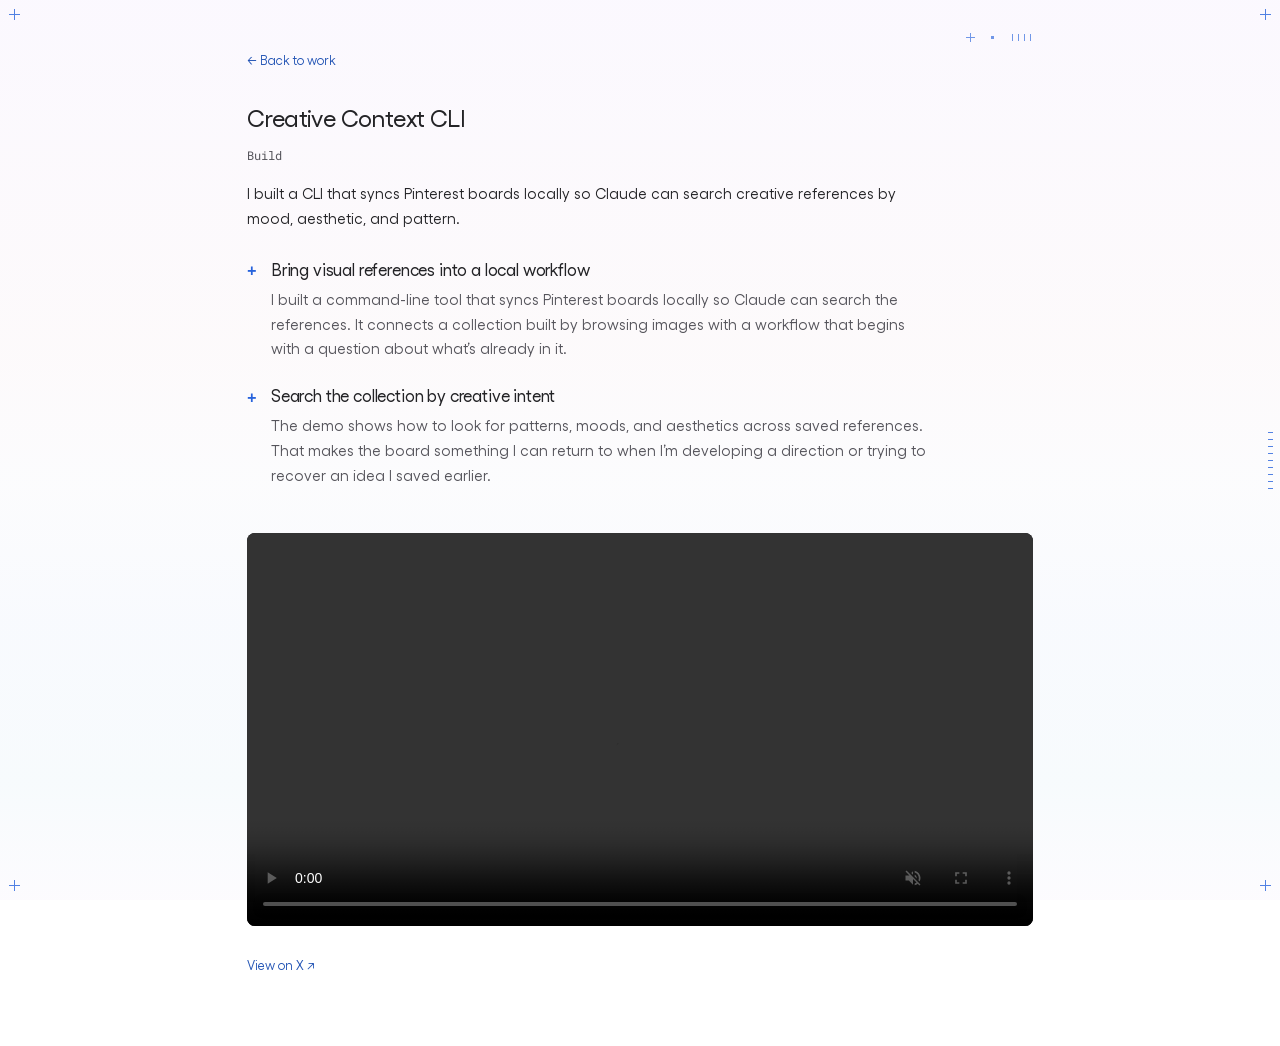
==== commit 74a8e47e: "Publish approved two-column portfolio with high-resolution media and Field Guide" ====
--- a/creative-context-cli.html
+++ b/creative-context-cli.html
@@ -1 +1 @@
-<!doctype html><html lang="en"><head><meta charset="utf-8"><meta name="viewport" content="width=device-width, initial-scale=1"><base href="./"><title>Creative Context CLI | Tarshaa Krishnaraj</title><link rel="stylesheet" href="style.css?v=clean-micrographics-36"><link rel="icon" href="icon.svg"><script src="projects.js?v=portfolio-quality-9" defer></script><script src="app.js?v=model-eval-loops-32" defer></script></head><body data-project="creative-context-cli"><div class="site-micrographics" aria-hidden="true"><i class="mark"></i><i class="mark"></i><i class="mark"></i><i class="mark"></i><i class="ticks"></i></div><main id="main" class="simple-detail"></main></body></html>+<!doctype html><html lang="en"><head><meta charset="utf-8"><meta name="viewport" content="width=device-width, initial-scale=1"><base href="./"><title>Creative Context CLI | Tarshaa Krishnaraj</title><link rel="stylesheet" href="style.css?v=published-20261116-2"><link rel="icon" href="icon.svg"><script src="projects.js?v=published-20261116-2" defer></script><script src="app.js?v=published-20261116-2" defer></script><link rel="stylesheet" href="gellix-detail.css?v=published-20261116-2"><link rel="stylesheet" href="gellix-fonts.css?v=published-20261116-2"><link rel="stylesheet" href="roboto-mono.css?v=published-20261116-2"></head><body data-project="creative-context-cli"><div class="site-micrographics" aria-hidden="true"><i class="mark"></i><i class="mark"></i><i class="mark"></i><i class="mark"></i><i class="ticks"></i></div><main id="main" class="simple-detail"></main></body></html>
--- a/gellix-detail.css
+++ b/gellix-detail.css
@@ -0,0 +1,2 @@
+:root { --sans: "Gellix", Arial, sans-serif; --mono: "Gellix", Arial, sans-serif; }
+body, button, select, input { font-family: "Gellix", Arial, sans-serif; }
--- a/gellix-fonts.css
+++ b/gellix-fonts.css
@@ -0,0 +1,7 @@
+@font-face {
+  font-family: "Gellix";
+  src: url("fonts/GellixVF-TRIAL.woff2") format("woff2");
+  font-weight: 100 900;
+  font-style: normal;
+  font-display: swap;
+}
--- a/roboto-mono.css
+++ b/roboto-mono.css
@@ -0,0 +1,13 @@
+@font-face{font-family:"Roboto Mono";src:url("fonts/RobotoMono-Regular.woff2") format("woff2");font-style:normal;font-weight:400;font-display:swap}
+@font-face{font-family:"Roboto Mono";src:url("fonts/RobotoMono-Medium.woff2") format("woff2");font-style:normal;font-weight:500 800;font-display:swap}
+:root{--sans:"Gellix",Arial,sans-serif;--mono:"Roboto Mono",monospace;font-family:var(--sans)}
+body,button,input,select,textarea{font-family:var(--sans)}
+.card-meta,.eyebrow,.case-label,.detail-meta,figcaption,.visual-caption,.preview-label,footer{font-family:var(--mono)}
+.card-meta{letter-spacing:0;font-size:9px}
+#project-nav{gap:2px}
+#project-nav a{font-size:15px;line-height:1.4;padding-block:2px}
+#project-nav a{transition:background-color .32s cubic-bezier(.22,1,.36,1),color .32s cubic-bezier(.22,1,.36,1)}
+#project-nav .index-dot,.lab-index .index-dot{transition:background-color .32s cubic-bezier(.22,1,.36,1)}
+#project-nav .index-dot,.lab-index .index-dot{width:5px;height:5px;min-width:5px;flex-basis:5px;border-radius:0;background:#191919}
+#project-nav a:hover .index-dot,#project-nav a[aria-current="location"] .index-dot,.lab-index:hover .index-dot{background:var(--blue)}
+@media(min-width:1700px){#project-nav a{font-size:16px}}
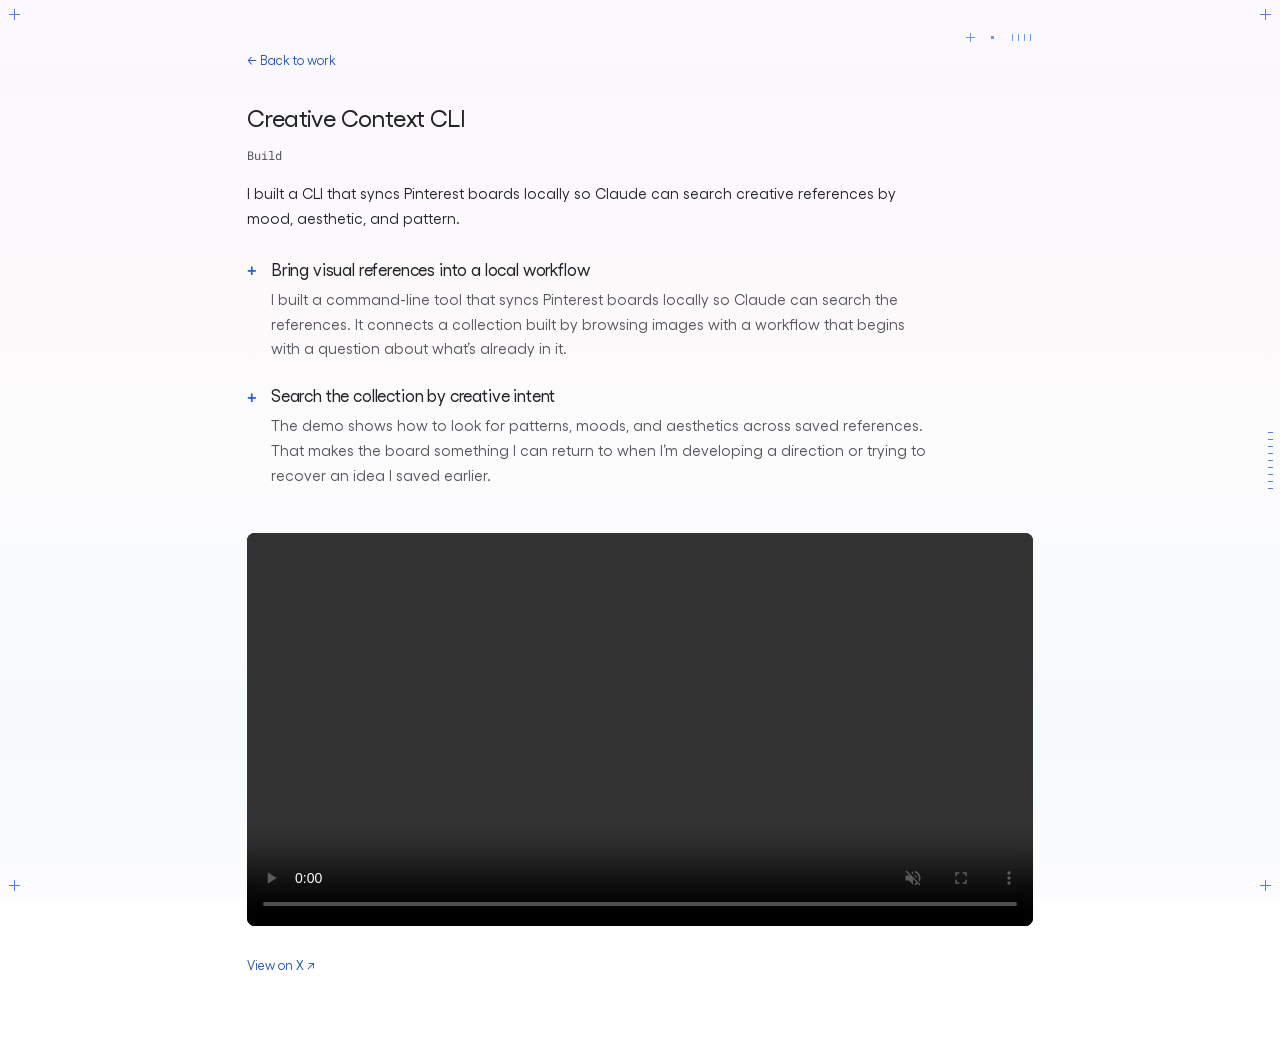
==== commit 2694d1a0: "Improve portfolio media loading, stack eval boards, and add Field Guide film" ====
--- a/creative-context-cli.html
+++ b/creative-context-cli.html
@@ -1 +1 @@
-<!doctype html><html lang="en"><head><meta charset="utf-8"><meta name="viewport" content="width=device-width, initial-scale=1"><base href="./"><title>Creative Context CLI | Tarshaa Krishnaraj</title><link rel="stylesheet" href="style.css?v=published-20261116-2"><link rel="icon" href="icon.svg"><script src="projects.js?v=published-20261116-2" defer></script><script src="app.js?v=published-20261116-2" defer></script><link rel="stylesheet" href="gellix-detail.css?v=published-20261116-2"><link rel="stylesheet" href="gellix-fonts.css?v=published-20261116-2"><link rel="stylesheet" href="roboto-mono.css?v=published-20261116-2"></head><body data-project="creative-context-cli"><div class="site-micrographics" aria-hidden="true"><i class="mark"></i><i class="mark"></i><i class="mark"></i><i class="mark"></i><i class="ticks"></i></div><main id="main" class="simple-detail"></main></body></html>+<!doctype html><html lang="en"><head><meta charset="utf-8"><meta name="viewport" content="width=device-width, initial-scale=1"><base href="./"><title>Creative Context CLI | Tarshaa Krishnaraj</title><link rel="stylesheet" href="style.css?v=published-20261116-2"><link rel="icon" href="icon.svg"><script src="projects.js?v=optimized-stills-20261116" defer></script><script src="app.js?v=published-20261116-2" defer></script><link rel="stylesheet" href="gellix-detail.css?v=published-20261116-2"><link rel="stylesheet" href="gellix-fonts.css?v=published-20261116-2"><link rel="stylesheet" href="roboto-mono.css?v=published-20261116-2"></head><body data-project="creative-context-cli"><div class="site-micrographics" aria-hidden="true"><i class="mark"></i><i class="mark"></i><i class="mark"></i><i class="mark"></i><i class="ticks"></i></div><main id="main" class="simple-detail"></main></body></html>
